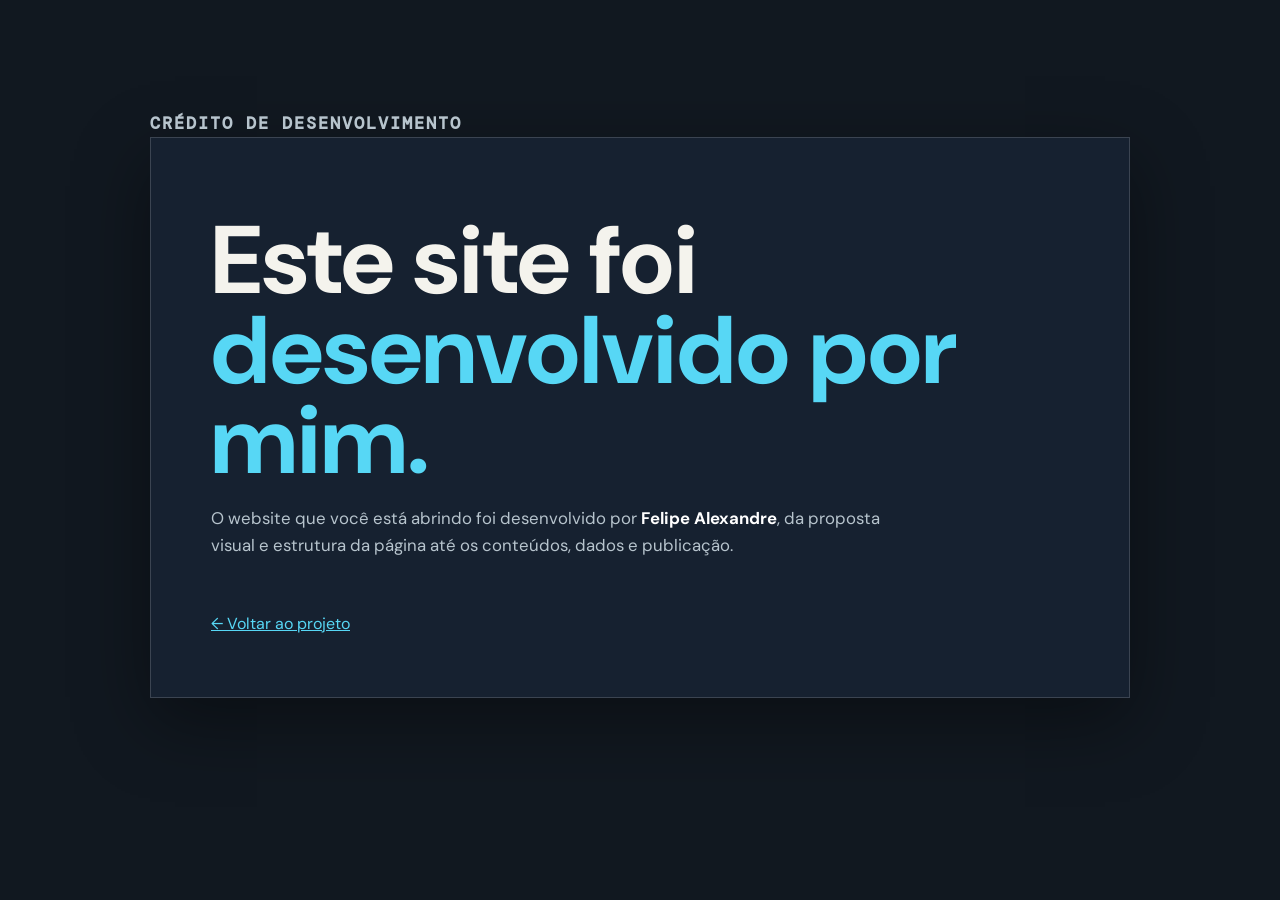
==== docs/site-development.html @ 2bab65e5 "Add site development credit page" ====
<!doctype html><html lang="pt-BR"><head><meta charset="utf-8"><meta name="viewport" content="width=device-width,initial-scale=1"><title>Sobre este site — AgonisingBasher</title><link rel="stylesheet" href="oot.css"><style>.note{min-height:100vh;padding:110px 0;background:#111820;color:#f4f3ed}.container{width:min(980px,calc(100% - 48px));margin:auto}.card{padding:clamp(28px,6vw,60px);border:1px solid #ffffff28;background:#162130;box-shadow:0 24px 70px #0006}.eyebrow{color:#57d7f5;font-size:.72rem;font-weight:800;letter-spacing:.12em}.note h1{font-size:clamp(3rem,8vw,6rem);line-height:.94;margin:18px 0}.note h1 span{color:#57d7f5}.note p{max-width:58ch;color:#b7c4cd;font-size:1.05rem}.note strong{color:#fff}.back{display:inline-block;margin-top:34px;color:#57d7f5}</style></head><body><main class="note"><div class="container"><p class="eyebrow">CRÉDITO DE DESENVOLVIMENTO</p><section class="card"><h1>Este site foi<br><span>desenvolvido por mim.</span></h1><p>O website que você está abrindo foi desenvolvido por <strong>Felipe Alexandre</strong>, da proposta visual e estrutura da página até os conteúdos, dados e publicação.</p><a class="back" href="index.html">← Voltar ao projeto</a></section></div></main></body></html>
---- docs/oot.css ----
@import url("https://fonts.googleapis.com/css2?family=DM+Mono:wght@400;500&family=DM+Sans:wght@400;500;600;700;800&display=swap");

:root {
  color-scheme: light;
  --ink: #17212a;
  --paper: #f2f6f7;
  --muted: #707c81;
  --line: #dae3e6;
  --cyan: #57d7f5;
  --green: #236d87;
  --mono: "DM Mono", "Courier New", monospace;
  --sans: "DM Sans", "Segoe UI", sans-serif;
}

* { box-sizing: border-box; }
html { scroll-behavior: smooth; scroll-padding-top: 76px; }
body { margin: 0; background: var(--paper); color: var(--ink); font-family: var(--sans); line-height: 1.65; }
a { color: inherit; }
a:focus-visible { outline: 3px solid #28bce5; outline-offset: 4px; }
img { max-width: 100%; }
h1, h2, h3, p { margin-top: 0; }
.container { width: min(1120px, calc(100% - 48px)); margin-inline: auto; }
.site-header { position: absolute; z-index: 2; top: 0; right: 0; left: 0; color: #f4f3ed; }
.header-inner, .main-nav, .brand { display: flex; align-items: center; }
.header-inner { min-height: 78px; justify-content: space-between; border-bottom: 1px solid #ffffff20; }
.brand { gap: 10px; color: inherit; font-size: .78rem; font-weight: 800; letter-spacing: .08em; text-decoration: none; }
.brand-mark { display: inline-flex; width: 34px; height: 34px; align-items: center; justify-content: center; border: 1px solid #ffffff62; border-radius: 50%; font-size: 1rem; letter-spacing: -.08em; }
.brand-mark span { color: var(--cyan); }
.brand-light { margin-left: 4px; color: #a8a99f; font-weight: 500; }
.main-nav { gap: 32px; font-size: .83rem; }
.main-nav a { color: #d0d0c9; text-decoration: none; transition: color .2s ease; }
.main-nav a:hover { color: var(--cyan); }
.main-nav .nav-contact { padding: 8px 13px; border: 1px solid #ffffff42; border-radius: 3px; color: #fff; }
.nav-contact span { margin-left: 6px; color: var(--cyan); }
.main-nav .language-toggle { min-width: 39px; padding: 6px 8px; border: 1px solid #57d7f588; border-radius: 3px; background: #57d7f510; color: var(--cyan); cursor: pointer; font: 500 .7rem var(--mono); transition: background .2s ease, color .2s ease; }
.main-nav .language-toggle:hover { background: var(--cyan); color: #10212a; }
.main-nav .language-toggle:focus-visible { outline: 2px solid var(--cyan); outline-offset: 3px; }
/* Os quatro idiomas ficam num grupo so: o nav da 32px entre itens, mas as opcoes
   entre si precisam de um vao proprio, senao o grupo inteiro parece um so botao. */
.language-switch { display: inline-flex; gap: 5px; }
.eyebrow { margin: 0; color: var(--cyan); font: 500 .7rem/1.6 var(--mono); letter-spacing: .09em; text-transform: uppercase; }
.eyebrow-dark { color: #247c98; }
h2 { margin: 10px 0 0; font-size: clamp(2.1rem, 4vw, 3.25rem); font-weight: 600; letter-spacing: -.06em; line-height: 1.1; }
.heading-period { color: #229ac0; }
.section-pad { padding: 105px 0; }
.section-intro { max-width: 345px; margin: 0 0 5px; color: var(--muted); font-size: .9rem; }
.button { display: inline-flex; min-height: 46px; align-items: center; justify-content: center; gap: 14px; padding: 10px 16px; border: 1px solid transparent; border-radius: 3px; font-size: .83rem; font-weight: 700; text-decoration: none; transition: transform .2s ease, background .2s ease; }
.button:hover { transform: translateY(-2px); }
.button-primary { background: var(--cyan); color: #10212a; }
.button-primary:hover { background: #86e8fa; }
.text-link { color: #d6d6ce; font-size: .82rem; text-decoration: none; }
.text-link span { margin-left: 5px; color: var(--cyan); }
.footer-brand { color: #f4f3ed; font-family: var(--sans); font-size: .68rem; }
.footer-brand .brand-mark { width: 29px; height: 29px; }

/* Ocarina of Time DSi page */
.oot-page { --oot-bg: #f4f1e8; --oot-paper: #fbf9f3; --oot-deep: #08140e; --oot-deep-2: #0d2016; --oot-moss: #173427; --oot-gold: #d3b26a; --oot-gold-soft: #ead9a8; --oot-cream: #f3ecdb; --oot-text: #314238; --oot-muted: #5c6b60; --oot-line: #d9ded2; background: var(--oot-bg); color: var(--oot-text); }
.oot-page .brand-mark span { color: var(--oot-gold); }
.oot-page .main-nav a:hover { color: var(--oot-gold); }
.oot-page .nav-contact span { color: var(--oot-gold); }
.oot-page .main-nav .language-toggle { border-color: #d3b26a88; background: #d3b26a10; color: var(--oot-gold); }
.oot-page .main-nav .language-toggle:hover { background: var(--oot-gold); color: #10211a; }
.oot-page .main-nav .language-toggle:focus-visible { outline-color: var(--oot-gold); }
.main-nav .language-toggle[aria-pressed="true"] { border-color: var(--oot-gold); background: var(--oot-gold); color: #10211a; }
.oot-page .button-primary { background: var(--oot-gold); color: #14200f; }
.oot-page .button-primary:hover { background: var(--oot-gold-soft); }
.oot-page .text-link { color: #d6d0bd; }
.oot-page .text-link span { color: var(--oot-gold); }
.oot-page h2 { color: #20342a; }
.oot-page .heading-period { color: var(--oot-gold); }
.oot-page .section-intro { color: var(--oot-muted); }
.oot-page .oot-section-heading { display: flex; align-items: end; justify-content: space-between; gap: 45px; margin-bottom: 44px; }
.oot-page .oot-section-heading .eyebrow { color: #7d6a36; }
.oot-hero { position: relative; overflow: hidden; padding: 146px 0 0; background: radial-gradient(ellipse at 77% 32%, #2d523a59, transparent 48%), linear-gradient(160deg, #0a1710, #07110c 62%); color: var(--oot-cream); }
.oot-hero-grid { position: absolute; inset: 0; background-image: linear-gradient(#d8b76a0e 1px, transparent 1px), linear-gradient(90deg, #d8b76a0e 1px, transparent 1px); background-size: 64px 64px; mask-image: radial-gradient(ellipse at 70% 40%, #000, transparent 74%); }
.oot-hero-inner { position: relative; z-index: 1; display: grid; grid-template-columns: 1.02fr .98fr; align-items: center; gap: 44px; padding-bottom: 52px; }
.oot-breadcrumb { display: inline-flex; align-items: center; gap: 8px; margin-bottom: 28px; color: #c2c6b4; font-size: .76rem; text-decoration: none; }
.oot-breadcrumb span:first-child { color: var(--oot-gold); }
.oot-breadcrumb:hover { color: #fff; }
.oot-eyebrow { color: var(--oot-gold); }
.oot-hero h1 { margin: 20px 0 20px; color: var(--oot-cream); font-size: clamp(3rem, 6.4vw, 5.4rem); font-weight: 600; letter-spacing: -.075em; line-height: .96; }
.oot-hero h1 small { display: block; margin-top: 13px; color: #c8c8b6; font-size: .215em; font-weight: 500; letter-spacing: .015em; }
.oot-period { color: var(--oot-gold); }
.oot-hero-description { max-width: 520px; margin-bottom: 28px; color: #b8c1b4; font-size: 1rem; }
.oot-hero-actions { display: flex; flex-wrap: wrap; align-items: center; gap: 22px; }
.oot-hero-note { display: flex; align-items: center; gap: 9px; margin: 29px 0 0; color: #94a294; font: .57rem/1.7 var(--mono); letter-spacing: .06em; }
.oot-hero-note > span:first-child { flex: 0 0 auto; color: var(--oot-gold); }
.oot-hero-art { position: relative; display: grid; min-height: 400px; place-items: center; }
.oot-art-orbit { position: absolute; width: 330px; height: 330px; border: 1px solid #d3b26a2e; border-radius: 50%; }
.oot-art-orbit-two { width: 430px; height: 430px; border-color: #f3ecdb12; }
.oot-art-compass { position: absolute; top: 14px; right: 30px; color: var(--oot-gold); font-size: 1.7rem; }
.oot-composition { position: relative; z-index: 1; display: flex; width: min(100%, 300px); flex-direction: column; gap: 9px; padding: 14px; border: 1px solid #d3b26a52; background: #08130de6; box-shadow: 0 30px 80px #0009; transform: rotate(-1.5deg); }
.oot-comp-screen { position: relative; display: grid; gap: 6px; padding: 12px; border: 1px solid #e7d29b3d; background: linear-gradient(135deg, #12291d, #0a1710); }
.oot-comp-top { align-content: center; aspect-ratio: 4 / 3; }
.oot-comp-bottom { background: #0b1a12; }
.oot-comp-label { color: var(--oot-gold); font: .49rem var(--mono); letter-spacing: .12em; }
.oot-comp-code { color: #9db3a3; font: .51rem var(--mono); letter-spacing: .03em; }
.oot-comp-room { color: #e7d29b; font: .54rem var(--mono); letter-spacing: .02em; }
.oot-comp-wire { height: 64px; margin: 8px 0; border: 1px solid #d3b26a26; background-image: linear-gradient(#d3b26a1f 1px, transparent 1px), linear-gradient(90deg, #d3b26a1f 1px, transparent 1px); background-size: 18px 18px; }
.oot-comp-bars { display: flex; height: 25px; align-items: end; gap: 4px; }
.oot-comp-bars i { flex: 1; height: 35%; background: #d3b26a59; }
.oot-comp-bars i:nth-child(2) { height: 62%; }
.oot-comp-bars i:nth-child(3) { height: 45%; }
.oot-comp-bars i:nth-child(4) { height: 78%; }
.oot-comp-bars i:nth-child(5) { height: 55%; }
.oot-comp-bars i:nth-child(6) { height: 90%; }
.oot-art-coordinate { position: absolute; bottom: 18px; left: 6px; color: #7f8f80; font: .54rem var(--mono); letter-spacing: .05em; }
.oot-hero-footer { position: relative; z-index: 1; display: flex; min-height: 64px; align-items: center; justify-content: space-between; gap: 16px; border-top: 1px solid #f3ecdb1f; color: #8b9a8c; font: .56rem var(--mono); letter-spacing: .08em; }
.oot-hero-footer a { color: #d6d0bd; text-decoration: none; }
.oot-hero-footer a span { margin-left: 7px; color: var(--oot-gold); }
.oot-intro { background: var(--oot-bg); }
.oot-intro-grid { display: grid; grid-template-columns: 1.04fr .96fr; align-items: start; gap: 58px; }
.oot-intro-copy p { color: #54655a; font-size: .9rem; }
.oot-intro-copy em { color: #2f4636; font-style: normal; font-weight: 600; }
.oot-fact-grid { display: grid; grid-template-columns: repeat(2, 1fr); gap: 1px; margin-top: 30px; border: 1px solid var(--oot-line); background: var(--oot-line); }
.oot-fact { display: flex; flex-direction: column; gap: 4px; padding: 17px; background: var(--oot-paper); }
.oot-fact-value { color: #2f4636; font: 500 1.75rem/1 var(--mono); letter-spacing: -.04em; }
.oot-fact-label { color: #7d6a36; font: .54rem var(--mono); letter-spacing: .08em; }
.oot-fact-note { color: #5c6b60; font-size: .68rem; }
.oot-capture { margin: 0; }
.oot-capture a { display: block; border: 1px solid #c9c4b3; background: #0b1711; }
.oot-capture img { display: block; width: 100%; height: auto; max-height: 560px; object-fit: contain; }
.oot-capture figcaption { display: grid; gap: 7px; padding: 13px 2px 0; color: #5c6b60; font-size: .7rem; }
.oot-capture-tag { color: #7d6a36; font: .54rem var(--mono); letter-spacing: .08em; }
.oot-concept { max-width: 940px; margin: 46px auto 0; }
.oot-concept img { display: block; width: 100%; height: auto; border: 1px solid #7d6a3640; }
.oot-concept figcaption { display: grid; gap: 6px; padding: 12px 2px 0; color: #5c6b60; font-size: .7rem; }
.oot-concept-tag { color: #74622f; font: .54rem var(--mono); letter-spacing: .08em; }
.oot-concept-dark img { border-color: #d3b26a40; }
.oot-challenge .oot-concept figcaption { color: #a5b3a6; }
.oot-challenge .oot-concept-tag { color: var(--oot-gold); }
.oot-challenge { background: var(--oot-deep-2); color: var(--oot-cream); }
.oot-challenge .eyebrow, .oot-gallery .eyebrow, .oot-next .eyebrow { color: var(--oot-gold); }
.oot-challenge h2, .oot-gallery h2, .oot-next h2 { color: var(--oot-cream); }
.oot-challenge .section-intro, .oot-gallery .section-intro, .oot-next .section-intro { color: #a5b3a6; }
.oot-challenge-grid { display: grid; grid-template-columns: repeat(3, minmax(0, 1fr)); gap: 14px; }
.oot-challenge-card { padding: 24px; border: 1px solid #d3b26a26; background: #0f2419; }
.oot-card-number { color: var(--oot-gold); font: .6rem var(--mono); letter-spacing: .08em; }
.oot-challenge-card h3 { margin: 30px 0 8px; color: var(--oot-cream); font-size: 1.1rem; font-weight: 600; letter-spacing: -.03em; }
.oot-challenge-card p { margin: 0; color: #a9b6aa; font-size: .8rem; }
.oot-caveat { margin: 28px 0 0; padding: 16px 19px; border-left: 3px solid var(--oot-gold); background: #f0ead9; color: #5b6a5f; font-size: .8rem; }
.oot-caveat strong { color: #2f4636; }
.oot-challenge .oot-caveat { background: #0b1a12; color: #b7c2b6; }
.oot-challenge .oot-caveat strong { color: var(--oot-gold-soft); }
.oot-state { background: var(--oot-paper); }
.oot-state-grid { display: grid; grid-template-columns: repeat(3, minmax(0, 1fr)); gap: 14px; }
.oot-state-column { padding: 22px; border: 1px solid var(--oot-line); background: #f7f4ec; }
.oot-state-done { border-top: 3px solid #4f7a4d; }
.oot-state-partial { border-top: 3px solid #b58a3e; }
.oot-state-missing { border-top: 3px solid #9a7a72; }
.oot-state-heading { display: flex; align-items: center; gap: 9px; }
.oot-state-dot { width: 7px; height: 7px; flex: 0 0 7px; border-radius: 50%; background: #4f7a4d; }
.oot-state-partial .oot-state-dot { background: #b58a3e; }
.oot-state-missing .oot-state-dot { background: #9a7a72; }
.oot-state-column h3 { margin: 0; color: #2f4636; font-size: .97rem; font-weight: 600; letter-spacing: -.02em; }
.oot-state-column ul { display: grid; gap: 8px; margin: 16px 0 0; padding-left: 17px; color: #5f6e63; font-size: .77rem; }
.oot-state-column li::marker { color: #a8986b; }
.oot-state-note { margin: 22px 0 0; color: #5c6b60; font-size: .73rem; }
.oot-fronts { background: #e9eee4; }
.oot-fronts-grid { display: grid; grid-template-columns: repeat(2, minmax(0, 1fr)); gap: 18px; }
.oot-front-card { padding: 28px; border: 1px solid #cfd8c9; background: #f8faf4; }
.oot-front-tag { display: inline-block; padding: 4px 8px; border: 1px solid #d3b26a66; color: #7d6a36; font: .53rem var(--mono); letter-spacing: .04em; }
.oot-front-card h3 { margin: 20px 0 8px; color: #24382c; font-size: 1.35rem; font-weight: 600; letter-spacing: -.04em; }
.oot-front-card p { color: #65746a; font-size: .82rem; }
.oot-front-card ul { display: grid; gap: 7px; margin: 16px 0 0; padding-left: 17px; color: #55655a; font-size: .77rem; }
.oot-origins { margin-top: 44px; }
.oot-origins h3, .oot-subheading { margin: 0 0 10px; color: #24382c; font-size: 1.1rem; font-weight: 600; letter-spacing: -.03em; }
.oot-subheading { margin-top: 36px; }
.oot-table-wrap { overflow-x: auto; margin-top: 14px; border: 1px solid var(--oot-line); background: var(--oot-paper); }
.oot-table-wrap:focus-visible { outline: 3px solid #28bce5; outline-offset: 3px; }
.oot-table-hint { display: none; margin: 0 0 8px; color: #5c6b60; font: .66rem var(--mono); letter-spacing: .02em; }
.oot-table { width: 100%; min-width: 640px; border-collapse: collapse; font-size: .75rem; }
.oot-table caption { padding: 12px 14px; color: #5c6b60; font-size: .66rem; text-align: left; }
.oot-table th, .oot-table td { padding: 12px 14px; border-top: 1px solid var(--oot-line); text-align: left; vertical-align: top; }
.oot-table thead th { background: #ece8db; color: #5b5235; font: .54rem var(--mono); letter-spacing: .07em; text-transform: uppercase; }
.oot-table tbody th { color: #2f4636; font-weight: 600; }
.oot-table tbody tr:nth-child(even) { background: #f6f3ea; }
.oot-table code { color: #4c5f43; font: .72rem var(--mono); }
.oot-small-note { margin: 18px 0 0; color: #5c6b60; font-size: .72rem; }
.oot-small-note a { color: #5c6f3b; }
.oot-studies { background: var(--oot-bg); }
.oot-studies-list { display: grid; gap: 10px; }
.oot-study { border: 1px solid var(--oot-line); background: var(--oot-paper); }
.oot-study summary { display: flex; align-items: center; gap: 16px; padding: 18px 20px; color: #24382c; cursor: pointer; font-size: .9rem; font-weight: 600; list-style: none; }
.oot-study summary::-webkit-details-marker { display: none; }
.oot-study summary::after { margin-left: auto; color: #7d6a36; content: "+"; font: 1rem var(--mono); }
.oot-study[open] summary::after { content: "−"; }
.oot-study summary:focus-visible { outline: 3px solid #28bce5; outline-offset: -3px; }
.oot-study-id { color: #7d6a36; font: .54rem var(--mono); letter-spacing: .05em; white-space: nowrap; }
.oot-study-grid { display: grid; grid-template-columns: 130px 1fr; margin: 0; padding: 2px 20px 20px; }
.oot-study-grid dt { padding: 10px 0; border-top: 1px solid #e6e2d6; color: #7d6a36; font: .54rem var(--mono); letter-spacing: .08em; text-transform: uppercase; }
.oot-study-grid dd { margin: 0; padding: 10px 0 10px 16px; border-top: 1px solid #e6e2d6; color: #56665b; font-size: .78rem; }
.oot-gallery { background: var(--oot-deep); color: var(--oot-cream); }
.oot-gallery-grid { display: grid; grid-template-columns: repeat(3, minmax(0, 1fr)); gap: 16px; }
.oot-gallery-wide { grid-column: 1 / -1; }
.oot-gallery-item { margin: 0; padding: 10px; border: 1px solid #d3b26a24; background: #0b1a12; }
.oot-gallery-item a { display: block; background: #050c08; }
.oot-gallery-item img { display: block; width: 100%; height: 230px; object-fit: contain; }
.oot-gallery-wide img { height: min(64vw, 520px); }
.oot-gallery-item figcaption { display: grid; gap: 6px; padding: 11px 4px 3px; color: #9caa9d; font-size: .7rem; }
.oot-gallery-tag { color: var(--oot-gold); font: .51rem var(--mono); letter-spacing: .07em; }
.oot-gallery-tag span { color: #e19a7e; }
.oot-gallery .oot-small-note { color: #8b9a8c; }
.oot-gallery .oot-small-note a { color: var(--oot-gold); }
.oot-performance { background: var(--oot-paper); }
.oot-table-intro { max-width: 680px; margin: 0 0 4px; color: #5c6b60; font-size: .78rem; }
.oot-performance .oot-table-wrap { margin-top: 10px; }
.oot-history { background: #eef1e8; }
.oot-timeline { position: relative; display: grid; margin: 0; padding: 0; border-left: 1px solid #c9d0c2; list-style: none; }
.oot-timeline li { position: relative; display: grid; grid-template-columns: 92px 74px 1fr auto; align-items: start; gap: 14px; padding: 14px 0 14px 20px; border-bottom: 1px solid #d8ded1; }
.oot-timeline li::before { position: absolute; top: 22px; left: -4px; width: 7px; height: 7px; border-radius: 50%; background: #7d8a76; content: ""; }
.oot-timeline-retraction::before { background: #b58a3e; box-shadow: 0 0 0 3px #b58a3e22; }
.oot-timeline-date, .oot-timeline-id, .oot-timeline-state { color: #5c6b60; font: .54rem var(--mono); letter-spacing: .04em; }
.oot-timeline-id { color: #7d6a36; }
.oot-timeline-state { padding: 3px 6px; border: 1px solid #cbd2c5; color: #526456; }
.oot-timeline li div { display: grid; gap: 3px; }
.oot-timeline strong { color: #2f4636; font-size: .81rem; font-weight: 600; }
.oot-timeline li div span { color: #5c6b60; font-size: .73rem; }
.oot-retractions { margin-top: 52px; }
.oot-retractions h3 { margin: 0 0 8px; color: #24382c; font-size: 1.16rem; font-weight: 600; letter-spacing: -.03em; }
.oot-retraction-grid { display: grid; grid-template-columns: repeat(3, minmax(0, 1fr)); gap: 12px; margin-top: 16px; }
.oot-retraction-card { padding: 15px; border: 1px solid #d5dbcf; background: #f8faf4; }
.oot-retraction-card .oot-gallery-tag { color: #7d6a36; }
.oot-retraction-card p { margin: 8px 0 0; color: #5f6e63; font-size: .72rem; }
.oot-retraction-card p strong { color: #7d6a36; font: .55rem var(--mono); letter-spacing: .06em; text-transform: uppercase; }
.oot-next { background: var(--oot-deep-2); color: var(--oot-cream); }
.oot-next-list { display: grid; grid-template-columns: repeat(2, minmax(0, 1fr)); column-gap: 30px; margin: 0; padding: 0; border-top: 1px solid #d3b26a24; list-style: none; }
.oot-next-list li { position: relative; padding: 15px 0 15px 28px; border-bottom: 1px solid #d3b26a24; color: #b7c2b6; font-size: .79rem; }
.oot-next-list li::before { position: absolute; top: 15px; left: 2px; color: var(--oot-gold); content: "↗"; font-size: .7rem; }
.oot-credits { background: var(--oot-bg); }
.oot-credits-notes { display: grid; grid-template-columns: 1fr 1fr; gap: 20px; margin-top: 24px; }
.oot-credits-notes p { margin: 0; padding-left: 13px; border-left: 2px solid var(--oot-gold); color: #5c6b60; font-size: .72rem; }
.oot-contact { display: flex; align-items: center; justify-content: space-between; gap: 24px; margin-top: 40px; padding: 26px; border: 1px solid #cfd8c9; background: #f8faf4; }
.oot-contact h3 { margin: 0 0 6px; color: #24382c; font-size: 1.15rem; font-weight: 600; letter-spacing: -.03em; }
.oot-contact p { max-width: 600px; margin: 0; color: #5c6b60; font-size: .8rem; }
.oot-contact-actions { display: flex; flex: 0 0 auto; flex-wrap: wrap; align-items: center; gap: 18px; }
.oot-contact .text-link { color: #4c5f43; }
.oot-contact .text-link span { color: #7d6a36; }
.oot-page-footer { padding: 26px 0; background: #07110c; color: #9aa79b; }
.oot-page-footer .container { display: flex; flex-wrap: wrap; align-items: center; justify-content: space-between; gap: 16px; }
.oot-page-footer a { color: var(--oot-gold); font-size: .7rem; text-decoration: none; }
.oot-page-footer .footer-brand { color: #f3ecdb; font-family: var(--sans); font-size: .66rem; }
.oot-page-footer .footer-brand .brand-mark span { color: var(--oot-gold); }
.oot-page-footer span { font: .55rem var(--mono); letter-spacing: .05em; }

@media (max-width: 980px) {
  .oot-hero-inner { grid-template-columns: 1fr .86fr; gap: 28px; }
  .oot-hero-art { min-height: 350px; }
  .oot-composition { width: min(100%, 260px); }
  .oot-state-grid { grid-template-columns: repeat(2, minmax(0, 1fr)); }
  .oot-retraction-grid { grid-template-columns: repeat(2, minmax(0, 1fr)); }
  .oot-gallery-grid { grid-template-columns: repeat(2, minmax(0, 1fr)); }
  .oot-gallery-wide { grid-column: 1 / -1; }
}

@media (max-width: 800px) {
  .oot-hero { padding-top: 126px; }
  .oot-hero-inner { grid-template-columns: 1fr; gap: 34px; }
  .oot-hero-art { min-height: 330px; }
  .oot-intro-grid { grid-template-columns: 1fr; gap: 30px; }
  .oot-capture { max-width: 360px; }
  .oot-challenge-grid { grid-template-columns: 1fr; }
  .oot-challenge-card h3 { margin-top: 18px; }
  .oot-state-grid { grid-template-columns: 1fr; }
  .oot-fronts-grid { grid-template-columns: 1fr; }
  .oot-study-grid { grid-template-columns: 1fr; }
  .oot-study-grid dt { padding-bottom: 2px; }
  .oot-study-grid dd { padding-top: 2px; padding-left: 0; border-top: 0; }
  .oot-gallery-grid { grid-template-columns: repeat(2, minmax(0, 1fr)); }
  .oot-timeline li { grid-template-columns: 78px 1fr; gap: 5px 12px; }
  .oot-timeline-date { grid-column: 1; grid-row: 1; }
  .oot-timeline-id { grid-column: 1; grid-row: 2; }
  .oot-timeline li div { grid-column: 2; grid-row: 1 / span 2; }
  .oot-timeline-state { grid-column: 2; grid-row: 3; justify-self: start; }
  .oot-next-list { grid-template-columns: 1fr; }
}

@media (max-width: 620px) {
  html { scroll-padding-top: 20px; }
  .container { width: min(100% - 36px, 460px); }
  .header-inner { min-height: 68px; flex-wrap: wrap; gap: 7px; padding: 10px 0; }
  .brand { gap: 7px; font-size: .66rem; }
  .brand-mark { width: 30px; height: 30px; }
  .main-nav { width: 100%; justify-content: space-between; gap: 6px; font-size: .7rem; }
  /* Quatro idiomas no nav: em 320px a linha nao cabe e o flex espreme os rotulos.
     Melhor a linha inteira descer do que o texto quebrar dentro do link. */
  .main-nav { flex-wrap: wrap; row-gap: 10px; justify-content: flex-start; }
  .main-nav a { white-space: nowrap; }
  .language-switch { gap: 3px; }
  .main-nav .nav-contact { padding: 5px 8px; }
  .main-nav .language-toggle { min-width: 34px; padding-inline: 5px; }
  .section-pad { padding: 73px 0; }
  .section-intro { margin-top: 13px; }
  .oot-hero { padding-top: 118px; }
  .oot-hero h1 { font-size: clamp(2.85rem, 12.5vw, 4.1rem); }
  .oot-hero-description { max-width: 380px; font-size: .92rem; }
  .oot-hero-note { font-size: .51rem; }
  .oot-hero-art { min-height: 305px; }
  .oot-art-orbit { width: 240px; height: 240px; }
  .oot-art-orbit-two { width: 300px; height: 300px; }
  .oot-composition { width: min(100%, 250px); }
  .oot-art-compass { top: 4px; right: 9px; }
  .oot-art-coordinate { bottom: 8px; left: 2px; }
  .oot-hero-footer { min-height: 56px; align-items: flex-start; flex-direction: column; justify-content: center; gap: 3px; padding: 9px 0; font-size: .49rem; }
  .oot-page .oot-section-heading { display: block; margin-bottom: 28px; }
  .oot-page .oot-section-heading .section-intro { margin-top: 13px; }
  .oot-fact { padding: 14px; }
  .oot-fact-value { font-size: 1.45rem; }
  .oot-capture { max-width: none; }
  .oot-concept { margin-top: 34px; }
  .oot-gallery-grid { grid-template-columns: 1fr; }
  .oot-gallery-wide img { height: auto; max-height: 460px; }
  .oot-gallery-item img { height: auto; max-height: 300px; }
  .oot-table-hint { display: block; }
  .oot-retraction-grid { grid-template-columns: 1fr; }
  .oot-credits-notes { grid-template-columns: 1fr; }
  .oot-contact { align-items: flex-start; flex-direction: column; }
  .oot-contact-actions { align-items: flex-start; flex-direction: column; gap: 12px; }
  .oot-study summary { flex-wrap: wrap; gap: 6px 12px; }
  .oot-study-grid { padding-inline: 16px; }
  .oot-next-list li { font-size: .76rem; }
  .oot-page-footer .container { align-items: flex-start; flex-direction: column; gap: 12px; }
}

@media (max-width: 370px) {
  .container { width: calc(100% - 28px); }
  .brand { font-size: .59rem; }
  .oot-hero-actions { align-items: flex-start; flex-direction: column; gap: 14px; }
  .oot-fact-grid { grid-template-columns: 1fr; }
  .oot-timeline li { padding-left: 14px; }
}

@media (prefers-reduced-motion: reduce) {
  html { scroll-behavior: auto; }
  *, *::before, *::after { animation-duration: .01ms !important; animation-iteration-count: 1 !important; scroll-behavior: auto !important; transition-duration: .01ms !important; }
}
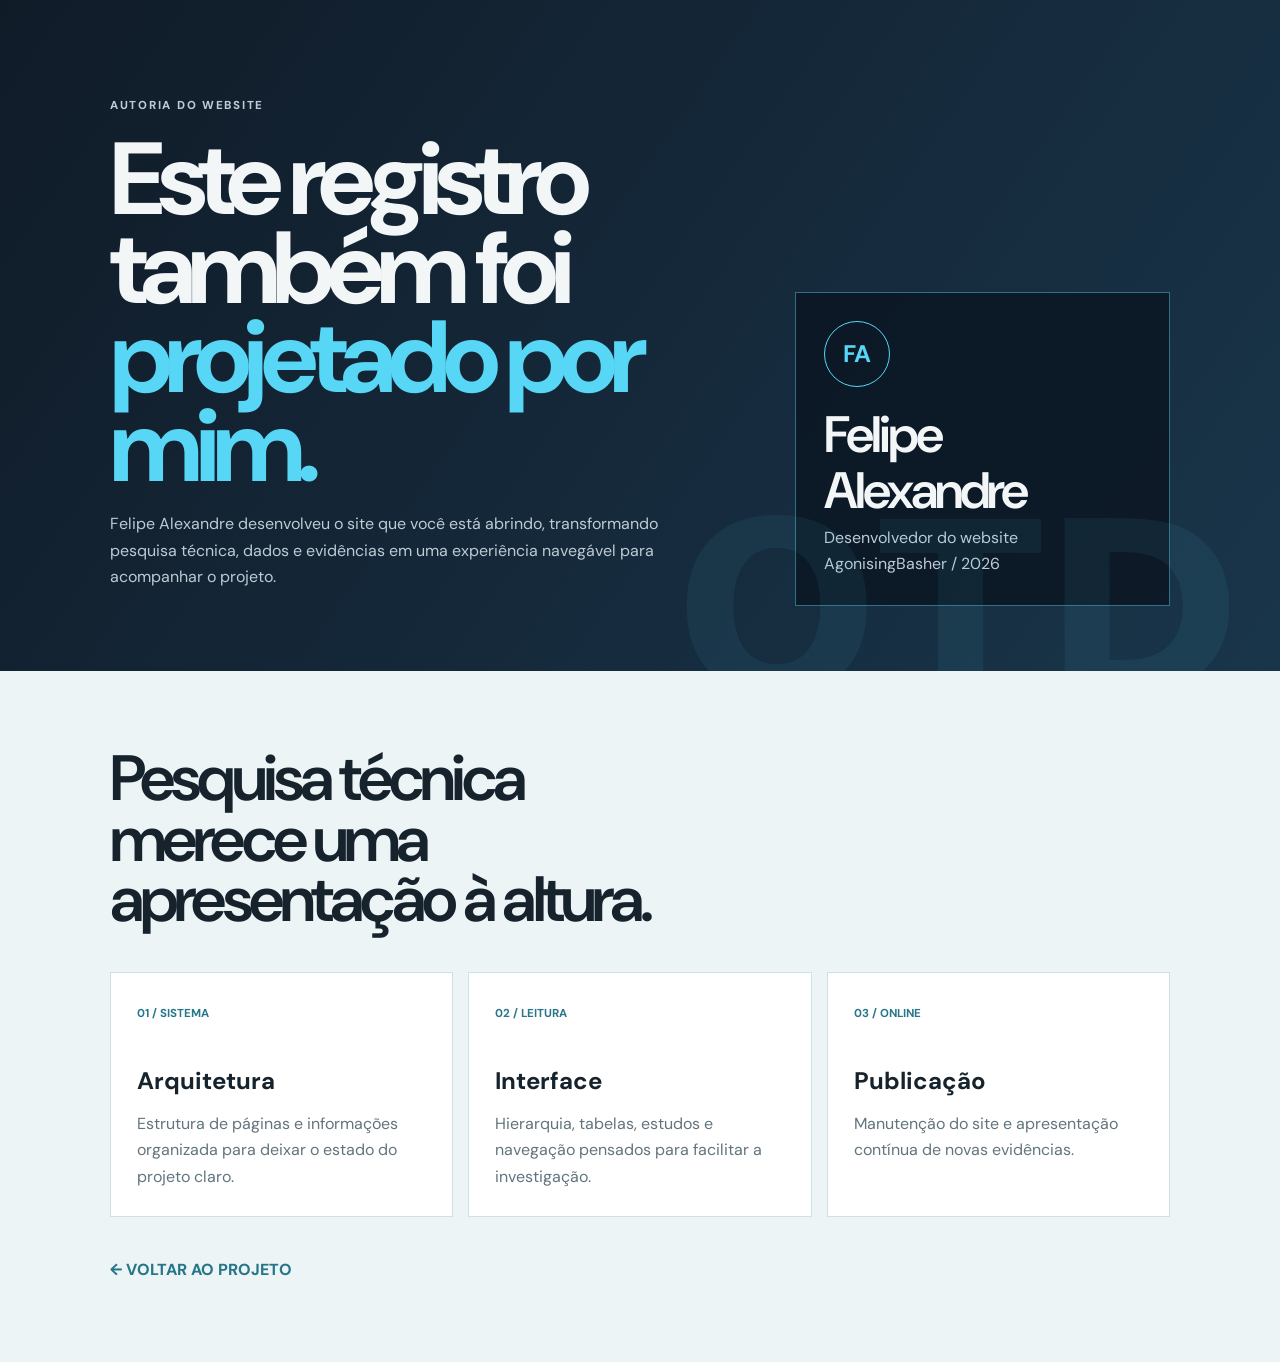
==== commit fa063c1f: "Expand website authorship presentation" ====
--- a/docs/site-development.html
+++ b/docs/site-development.html
@@ -1 +1 @@
-<!doctype html><html lang="pt-BR"><head><meta charset="utf-8"><meta name="viewport" content="width=device-width,initial-scale=1"><title>Sobre este site — AgonisingBasher</title><link rel="stylesheet" href="oot.css"><style>.note{min-height:100vh;padding:110px 0;background:#111820;color:#f4f3ed}.container{width:min(980px,calc(100% - 48px));margin:auto}.card{padding:clamp(28px,6vw,60px);border:1px solid #ffffff28;background:#162130;box-shadow:0 24px 70px #0006}.eyebrow{color:#57d7f5;font-size:.72rem;font-weight:800;letter-spacing:.12em}.note h1{font-size:clamp(3rem,8vw,6rem);line-height:.94;margin:18px 0}.note h1 span{color:#57d7f5}.note p{max-width:58ch;color:#b7c4cd;font-size:1.05rem}.note strong{color:#fff}.back{display:inline-block;margin-top:34px;color:#57d7f5}</style></head><body><main class="note"><div class="container"><p class="eyebrow">CRÉDITO DE DESENVOLVIMENTO</p><section class="card"><h1>Este site foi<br><span>desenvolvido por mim.</span></h1><p>O website que você está abrindo foi desenvolvido por <strong>Felipe Alexandre</strong>, da proposta visual e estrutura da página até os conteúdos, dados e publicação.</p><a class="back" href="index.html">← Voltar ao projeto</a></section></div></main></body></html>
+<!doctype html><html lang="pt-BR"><head><meta charset="utf-8"><meta name="viewport" content="width=device-width,initial-scale=1"><title>Desenvolvido por Felipe Alexandre</title><link rel="stylesheet" href="oot.css"><style>body{margin:0;background:#101820;color:#f2f6f7;font-family:var(--sans,system-ui)}.wrap{width:min(1060px,calc(100% - 48px));margin:auto}.hero{padding:96px 0 65px;background:linear-gradient(125deg,#101b28,#19354a);position:relative;overflow:hidden}.hero:after{content:"OTD";position:absolute;right:3%;bottom:-60px;color:#57d7f512;font:900 15rem/1 system-ui}.grid{position:relative;display:grid;grid-template-columns:1.25fr .75fr;gap:60px;align-items:end}.tag{color:#57d7f5;font-size:.72rem;font-weight:800;letter-spacing:.15em}.hero h1{font-size:clamp(3.4rem,8vw,7rem);line-height:.87;letter-spacing:-.07em;margin:20px 0}.hero h1 span{color:#57d7f5}.hero p{max-width:55ch;color:#bdcbd5}.seal{padding:28px;border:1px solid #57d7f575;background:#0b1623d9}.seal b{display:grid;place-items:center;width:66px;height:66px;border:1px solid #57d7f5;border-radius:50%;color:#57d7f5;font-size:1.5rem}.seal h2{margin:20px 0 5px}.seal p{margin:0}.body{padding:78px 0;background:#edf4f5;color:#16232d}.body h2{max-width:13ch;font-size:clamp(2.3rem,5vw,4.5rem);line-height:.94;margin:0}.cards{display:grid;grid-template-columns:repeat(3,1fr);gap:15px;margin-top:42px}.card{padding:26px;background:#fff;border:1px solid #d1e0e3}.card b{color:#27768a;font-size:.72rem}.card h3{font-size:1.5rem;margin:36px 0 10px}.card p{margin:0;color:#62747d}.back{display:inline-block;margin-top:40px;color:#27768a;font-weight:800;text-decoration:none}@media(max-width:720px){.grid,.cards{grid-template-columns:1fr}}</style></head><body><section class="hero"><div class="wrap grid"><div><p class="tag">AUTORIA DO WEBSITE</p><h1>Este registro também foi <span>projetado por mim.</span></h1><p>Felipe Alexandre desenvolveu o site que você está abrindo, transformando pesquisa técnica, dados e evidências em uma experiência navegável para acompanhar o projeto.</p></div><aside class="seal"><b>FA</b><h2>Felipe Alexandre</h2><p>Desenvolvedor do website<br>AgonisingBasher / 2026</p></aside></div></section><main class="body"><div class="wrap"><h2>Pesquisa técnica merece uma apresentação à altura.</h2><div class="cards"><article class="card"><b>01 / SISTEMA</b><h3>Arquitetura</h3><p>Estrutura de páginas e informações organizada para deixar o estado do projeto claro.</p></article><article class="card"><b>02 / LEITURA</b><h3>Interface</h3><p>Hierarquia, tabelas, estudos e navegação pensados para facilitar a investigação.</p></article><article class="card"><b>03 / ONLINE</b><h3>Publicação</h3><p>Manutenção do site e apresentação contínua de novas evidências.</p></article></div><a class="back" href="index.html">← VOLTAR AO PROJETO</a></div></main></body></html>
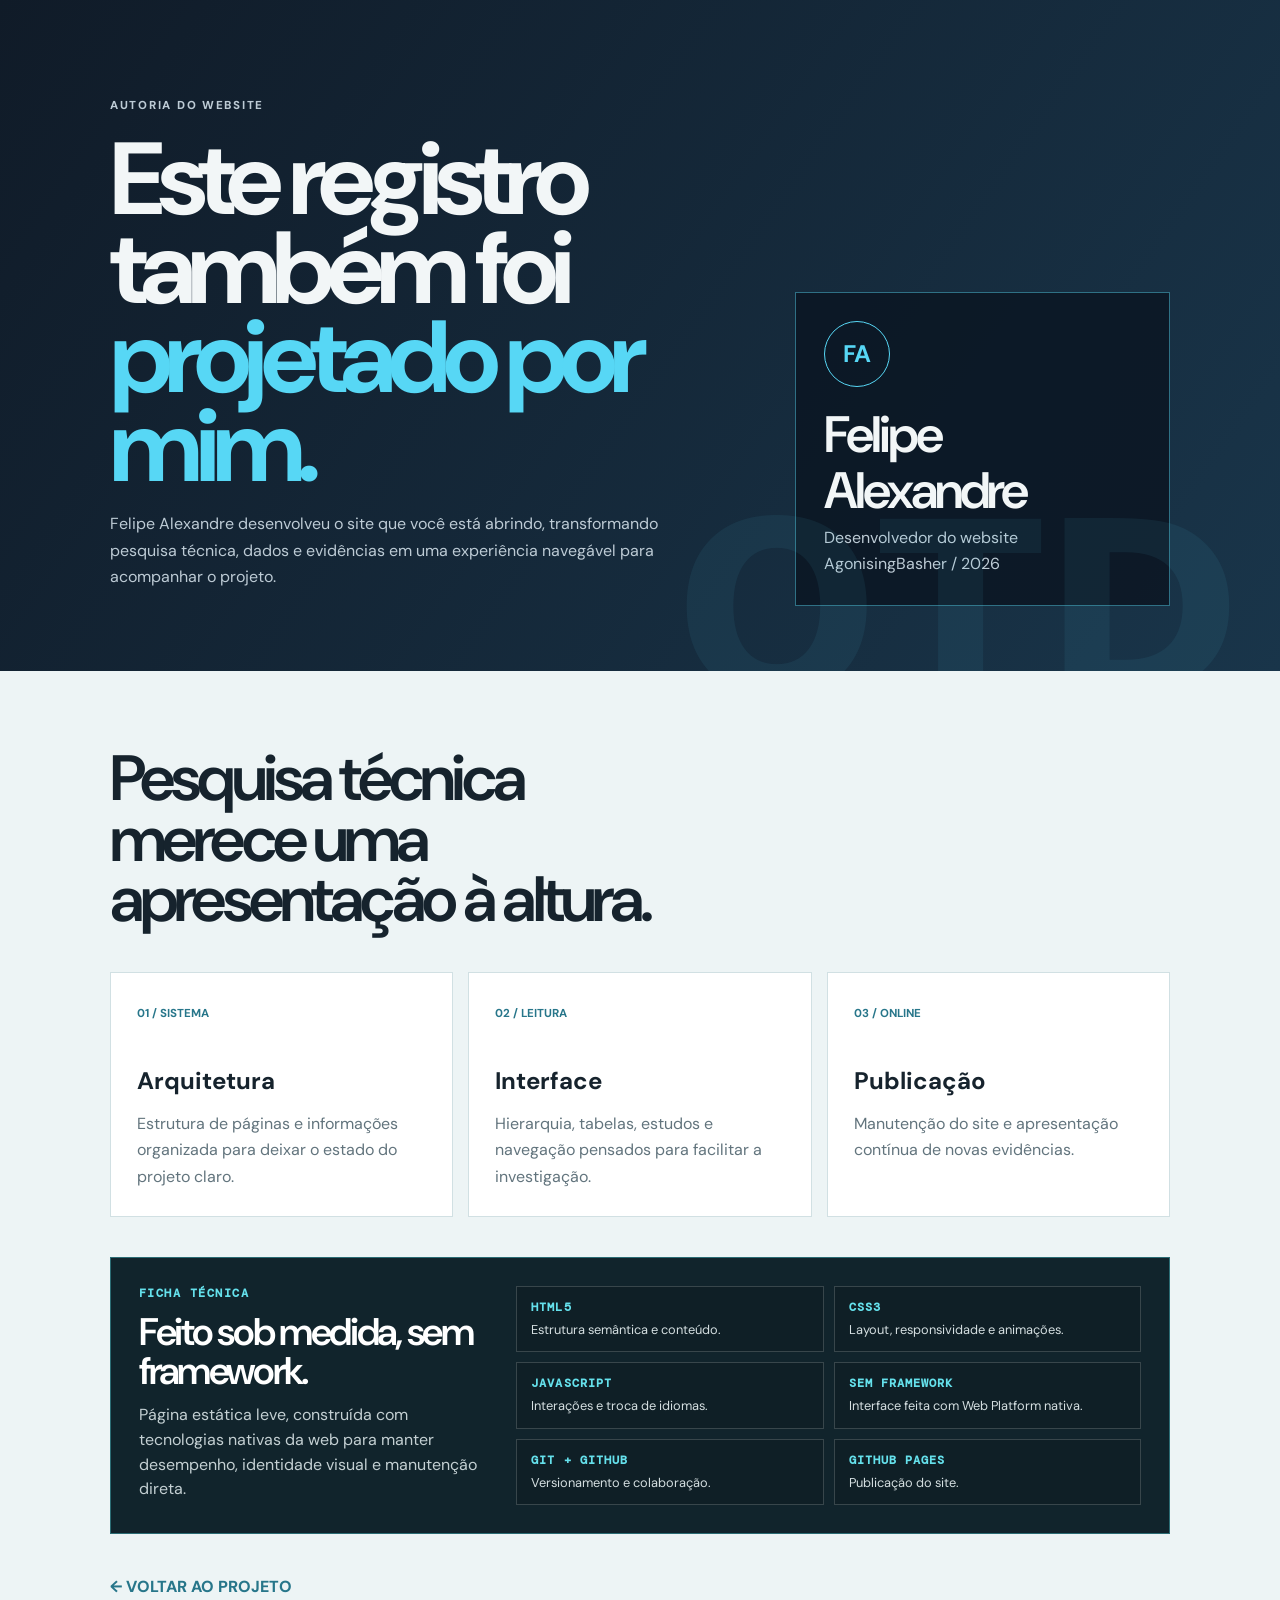
==== commit 52b26927: "Aprimora pagina tecnica e rodape" ====
--- a/docs/site-development.html
+++ b/docs/site-development.html
@@ -1 +1 @@
-<!doctype html><html lang="pt-BR"><head><meta charset="utf-8"><meta name="viewport" content="width=device-width,initial-scale=1"><title>Desenvolvido por Felipe Alexandre</title><link rel="stylesheet" href="oot.css"><style>body{margin:0;background:#101820;color:#f2f6f7;font-family:var(--sans,system-ui)}.wrap{width:min(1060px,calc(100% - 48px));margin:auto}.hero{padding:96px 0 65px;background:linear-gradient(125deg,#101b28,#19354a);position:relative;overflow:hidden}.hero:after{content:"OTD";position:absolute;right:3%;bottom:-60px;color:#57d7f512;font:900 15rem/1 system-ui}.grid{position:relative;display:grid;grid-template-columns:1.25fr .75fr;gap:60px;align-items:end}.tag{color:#57d7f5;font-size:.72rem;font-weight:800;letter-spacing:.15em}.hero h1{font-size:clamp(3.4rem,8vw,7rem);line-height:.87;letter-spacing:-.07em;margin:20px 0}.hero h1 span{color:#57d7f5}.hero p{max-width:55ch;color:#bdcbd5}.seal{padding:28px;border:1px solid #57d7f575;background:#0b1623d9}.seal b{display:grid;place-items:center;width:66px;height:66px;border:1px solid #57d7f5;border-radius:50%;color:#57d7f5;font-size:1.5rem}.seal h2{margin:20px 0 5px}.seal p{margin:0}.body{padding:78px 0;background:#edf4f5;color:#16232d}.body h2{max-width:13ch;font-size:clamp(2.3rem,5vw,4.5rem);line-height:.94;margin:0}.cards{display:grid;grid-template-columns:repeat(3,1fr);gap:15px;margin-top:42px}.card{padding:26px;background:#fff;border:1px solid #d1e0e3}.card b{color:#27768a;font-size:.72rem}.card h3{font-size:1.5rem;margin:36px 0 10px}.card p{margin:0;color:#62747d}.back{display:inline-block;margin-top:40px;color:#27768a;font-weight:800;text-decoration:none}@media(max-width:720px){.grid,.cards{grid-template-columns:1fr}}</style></head><body><section class="hero"><div class="wrap grid"><div><p class="tag">AUTORIA DO WEBSITE</p><h1>Este registro também foi <span>projetado por mim.</span></h1><p>Felipe Alexandre desenvolveu o site que você está abrindo, transformando pesquisa técnica, dados e evidências em uma experiência navegável para acompanhar o projeto.</p></div><aside class="seal"><b>FA</b><h2>Felipe Alexandre</h2><p>Desenvolvedor do website<br>AgonisingBasher / 2026</p></aside></div></section><main class="body"><div class="wrap"><h2>Pesquisa técnica merece uma apresentação à altura.</h2><div class="cards"><article class="card"><b>01 / SISTEMA</b><h3>Arquitetura</h3><p>Estrutura de páginas e informações organizada para deixar o estado do projeto claro.</p></article><article class="card"><b>02 / LEITURA</b><h3>Interface</h3><p>Hierarquia, tabelas, estudos e navegação pensados para facilitar a investigação.</p></article><article class="card"><b>03 / ONLINE</b><h3>Publicação</h3><p>Manutenção do site e apresentação contínua de novas evidências.</p></article></div><a class="back" href="index.html">← VOLTAR AO PROJETO</a></div></main></body></html>
+<!doctype html><html lang="pt-BR"><head><meta charset="utf-8"><meta name="viewport" content="width=device-width,initial-scale=1"><title>Desenvolvido por Felipe Alexandre</title><link rel="stylesheet" href="oot.css"><style>body{margin:0;background:#101820;color:#f2f6f7;font-family:var(--sans,system-ui)}.wrap{width:min(1060px,calc(100% - 48px));margin:auto}.hero{padding:96px 0 65px;background:linear-gradient(125deg,#101b28,#19354a);position:relative;overflow:hidden}.hero:after{content:"OTD";position:absolute;right:3%;bottom:-60px;color:#57d7f512;font:900 15rem/1 system-ui}.grid{position:relative;display:grid;grid-template-columns:1.25fr .75fr;gap:60px;align-items:end}.tag{color:#57d7f5;font-size:.72rem;font-weight:800;letter-spacing:.15em}.hero h1{font-size:clamp(3.4rem,8vw,7rem);line-height:.87;letter-spacing:-.07em;margin:20px 0}.hero h1 span{color:#57d7f5}.hero p{max-width:55ch;color:#bdcbd5}.seal{padding:28px;border:1px solid #57d7f575;background:#0b1623d9}.seal b{display:grid;place-items:center;width:66px;height:66px;border:1px solid #57d7f5;border-radius:50%;color:#57d7f5;font-size:1.5rem}.seal h2{margin:20px 0 5px}.seal p{margin:0}.body{padding:78px 0;background:#edf4f5;color:#16232d}.body h2{max-width:13ch;font-size:clamp(2.3rem,5vw,4.5rem);line-height:.94;margin:0}.cards{display:grid;grid-template-columns:repeat(3,1fr);gap:15px;margin-top:42px}.card{padding:26px;background:#fff;border:1px solid #d1e0e3}.card b{color:#27768a;font-size:.72rem}.card h3{font-size:1.5rem;margin:36px 0 10px}.card p{margin:0;color:#62747d}.back{display:inline-block;margin-top:40px;color:#27768a;font-weight:800;text-decoration:none}@media(max-width:720px){.grid,.cards{grid-template-columns:1fr}}</style><style>.tech{display:grid;grid-template-columns:.72fr 1.28fr;gap:26px;margin:40px 0 0;padding:28px;border:1px solid #53d8e066;background:#11242c;color:#f4f3ed}.tech-label{margin:0 0 12px;color:#65e1ec;font:600 .72rem var(--mono,monospace);letter-spacing:.13em}.tech h2{margin:0;color:#fff;font-size:clamp(1.65rem,3vw,2.5rem);line-height:1}.tech-copy{margin:13px 0 0;color:#c4d0d3;line-height:1.55}.tech-grid{display:grid;grid-template-columns:repeat(2,minmax(0,1fr));gap:10px}.tech-item{padding:13px 14px;border:1px solid #ffffff2c;background:#00000024}.tech-item b{display:block;color:#65e1ec;font:600 .72rem var(--mono,monospace);letter-spacing:.09em}.tech-item span{display:block;margin-top:6px;color:#d5dfe1;font-size:.8rem;line-height:1.35}@media(max-width:700px){.tech,.tech-grid{grid-template-columns:1fr}}</style></head><body><section class="hero"><div class="wrap grid"><div><p class="tag">AUTORIA DO WEBSITE</p><h1>Este registro também foi <span>projetado por mim.</span></h1><p>Felipe Alexandre desenvolveu o site que você está abrindo, transformando pesquisa técnica, dados e evidências em uma experiência navegável para acompanhar o projeto.</p></div><aside class="seal"><b>FA</b><h2>Felipe Alexandre</h2><p>Desenvolvedor do website<br>AgonisingBasher / 2026</p></aside></div></section><main class="body"><div class="wrap"><h2>Pesquisa técnica merece uma apresentação à altura.</h2><div class="cards"><article class="card"><b>01 / SISTEMA</b><h3>Arquitetura</h3><p>Estrutura de páginas e informações organizada para deixar o estado do projeto claro.</p></article><article class="card"><b>02 / LEITURA</b><h3>Interface</h3><p>Hierarquia, tabelas, estudos e navegação pensados para facilitar a investigação.</p></article><article class="card"><b>03 / ONLINE</b><h3>Publicação</h3><p>Manutenção do site e apresentação contínua de novas evidências.</p></article></div><section class="tech"><div><p class="tech-label">FICHA TÉCNICA</p><h2>Feito sob medida, sem framework.</h2><p class="tech-copy">Página estática leve, construída com tecnologias nativas da web para manter desempenho, identidade visual e manutenção direta.</p></div><div class="tech-grid"><div class="tech-item"><b>HTML5</b><span>Estrutura semântica e conteúdo.</span></div><div class="tech-item"><b>CSS3</b><span>Layout, responsividade e animações.</span></div><div class="tech-item"><b>JAVASCRIPT</b><span>Interações e troca de idiomas.</span></div><div class="tech-item"><b>SEM FRAMEWORK</b><span>Interface feita com Web Platform nativa.</span></div><div class="tech-item"><b>GIT + GITHUB</b><span>Versionamento e colaboração.</span></div><div class="tech-item"><b>GITHUB PAGES</b><span>Publicação do site.</span></div></div></section><a class="back" href="index.html">← VOLTAR AO PROJETO</a></div></main></body></html>
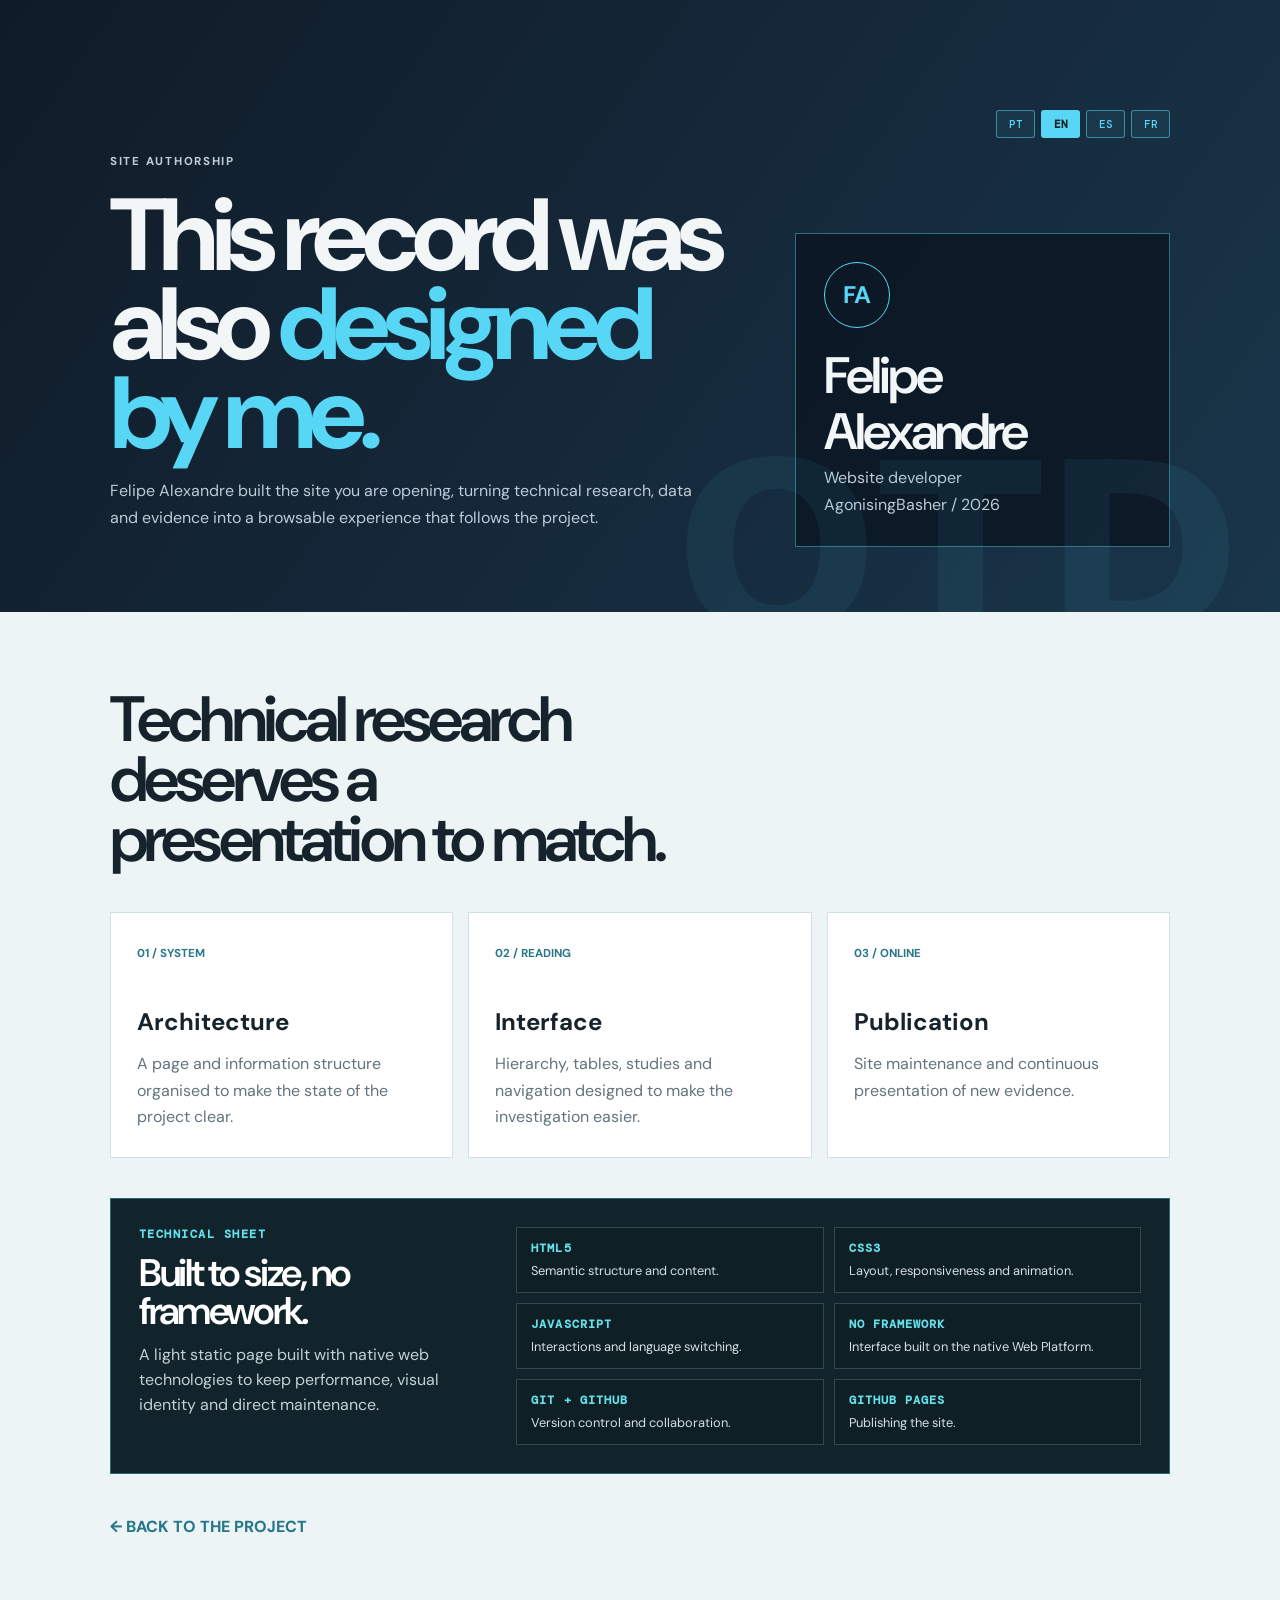
==== commit 64a7a590: "Publica as 72 entregas nos quatro idiomas do site O site parava em OTD-030 enquanto o projeto esta n" ====
--- a/docs/site-development.html
+++ b/docs/site-development.html
@@ -1 +1,202 @@
-<!doctype html><html lang="pt-BR"><head><meta charset="utf-8"><meta name="viewport" content="width=device-width,initial-scale=1"><title>Desenvolvido por Felipe Alexandre</title><link rel="stylesheet" href="oot.css"><style>body{margin:0;background:#101820;color:#f2f6f7;font-family:var(--sans,system-ui)}.wrap{width:min(1060px,calc(100% - 48px));margin:auto}.hero{padding:96px 0 65px;background:linear-gradient(125deg,#101b28,#19354a);position:relative;overflow:hidden}.hero:after{content:"OTD";position:absolute;right:3%;bottom:-60px;color:#57d7f512;font:900 15rem/1 system-ui}.grid{position:relative;display:grid;grid-template-columns:1.25fr .75fr;gap:60px;align-items:end}.tag{color:#57d7f5;font-size:.72rem;font-weight:800;letter-spacing:.15em}.hero h1{font-size:clamp(3.4rem,8vw,7rem);line-height:.87;letter-spacing:-.07em;margin:20px 0}.hero h1 span{color:#57d7f5}.hero p{max-width:55ch;color:#bdcbd5}.seal{padding:28px;border:1px solid #57d7f575;background:#0b1623d9}.seal b{display:grid;place-items:center;width:66px;height:66px;border:1px solid #57d7f5;border-radius:50%;color:#57d7f5;font-size:1.5rem}.seal h2{margin:20px 0 5px}.seal p{margin:0}.body{padding:78px 0;background:#edf4f5;color:#16232d}.body h2{max-width:13ch;font-size:clamp(2.3rem,5vw,4.5rem);line-height:.94;margin:0}.cards{display:grid;grid-template-columns:repeat(3,1fr);gap:15px;margin-top:42px}.card{padding:26px;background:#fff;border:1px solid #d1e0e3}.card b{color:#27768a;font-size:.72rem}.card h3{font-size:1.5rem;margin:36px 0 10px}.card p{margin:0;color:#62747d}.back{display:inline-block;margin-top:40px;color:#27768a;font-weight:800;text-decoration:none}@media(max-width:720px){.grid,.cards{grid-template-columns:1fr}}</style><style>.tech{display:grid;grid-template-columns:.72fr 1.28fr;gap:26px;margin:40px 0 0;padding:28px;border:1px solid #53d8e066;background:#11242c;color:#f4f3ed}.tech-label{margin:0 0 12px;color:#65e1ec;font:600 .72rem var(--mono,monospace);letter-spacing:.13em}.tech h2{margin:0;color:#fff;font-size:clamp(1.65rem,3vw,2.5rem);line-height:1}.tech-copy{margin:13px 0 0;color:#c4d0d3;line-height:1.55}.tech-grid{display:grid;grid-template-columns:repeat(2,minmax(0,1fr));gap:10px}.tech-item{padding:13px 14px;border:1px solid #ffffff2c;background:#00000024}.tech-item b{display:block;color:#65e1ec;font:600 .72rem var(--mono,monospace);letter-spacing:.09em}.tech-item span{display:block;margin-top:6px;color:#d5dfe1;font-size:.8rem;line-height:1.35}@media(max-width:700px){.tech,.tech-grid{grid-template-columns:1fr}}</style></head><body><section class="hero"><div class="wrap grid"><div><p class="tag">AUTORIA DO WEBSITE</p><h1>Este registro também foi <span>projetado por mim.</span></h1><p>Felipe Alexandre desenvolveu o site que você está abrindo, transformando pesquisa técnica, dados e evidências em uma experiência navegável para acompanhar o projeto.</p></div><aside class="seal"><b>FA</b><h2>Felipe Alexandre</h2><p>Desenvolvedor do website<br>AgonisingBasher / 2026</p></aside></div></section><main class="body"><div class="wrap"><h2>Pesquisa técnica merece uma apresentação à altura.</h2><div class="cards"><article class="card"><b>01 / SISTEMA</b><h3>Arquitetura</h3><p>Estrutura de páginas e informações organizada para deixar o estado do projeto claro.</p></article><article class="card"><b>02 / LEITURA</b><h3>Interface</h3><p>Hierarquia, tabelas, estudos e navegação pensados para facilitar a investigação.</p></article><article class="card"><b>03 / ONLINE</b><h3>Publicação</h3><p>Manutenção do site e apresentação contínua de novas evidências.</p></article></div><section class="tech"><div><p class="tech-label">FICHA TÉCNICA</p><h2>Feito sob medida, sem framework.</h2><p class="tech-copy">Página estática leve, construída com tecnologias nativas da web para manter desempenho, identidade visual e manutenção direta.</p></div><div class="tech-grid"><div class="tech-item"><b>HTML5</b><span>Estrutura semântica e conteúdo.</span></div><div class="tech-item"><b>CSS3</b><span>Layout, responsividade e animações.</span></div><div class="tech-item"><b>JAVASCRIPT</b><span>Interações e troca de idiomas.</span></div><div class="tech-item"><b>SEM FRAMEWORK</b><span>Interface feita com Web Platform nativa.</span></div><div class="tech-item"><b>GIT + GITHUB</b><span>Versionamento e colaboração.</span></div><div class="tech-item"><b>GITHUB PAGES</b><span>Publicação do site.</span></div></div></section><a class="back" href="index.html">← VOLTAR AO PROJETO</a></div></main></body></html>
+<!doctype html>
+<html lang="pt-BR">
+<head>
+<meta charset="utf-8">
+<meta name="viewport" content="width=device-width,initial-scale=1">
+<meta name="description" content="Autoria do site técnico do projeto Ocarina of Time para Nintendo DSi: arquitetura, interface e publicação.">
+<title>Desenvolvido por Felipe Alexandre</title>
+<link rel="stylesheet" href="oot.css">
+<style>body{margin:0;background:#101820;color:#f2f6f7;font-family:var(--sans,system-ui)}.wrap{width:min(1060px,calc(100% - 48px));margin:auto}.hero{padding:96px 0 65px;background:linear-gradient(125deg,#101b28,#19354a);position:relative;overflow:hidden}.hero:after{content:"OTD";position:absolute;right:3%;bottom:-60px;color:#57d7f512;font:900 15rem/1 system-ui}.grid{position:relative;display:grid;grid-template-columns:1.25fr .75fr;gap:60px;align-items:end}.tag{color:#57d7f5;font-size:.72rem;font-weight:800;letter-spacing:.15em}.hero h1{font-size:clamp(3.4rem,8vw,7rem);line-height:.87;letter-spacing:-.07em;margin:20px 0}.hero h1 span{color:#57d7f5}.hero p{max-width:55ch;color:#bdcbd5}.seal{padding:28px;border:1px solid #57d7f575;background:#0b1623d9}.seal b{display:grid;place-items:center;width:66px;height:66px;border:1px solid #57d7f5;border-radius:50%;color:#57d7f5;font-size:1.5rem}.seal h2{margin:20px 0 5px}.seal p{margin:0}.body{padding:78px 0;background:#edf4f5;color:#16232d}.body h2{max-width:13ch;font-size:clamp(2.3rem,5vw,4.5rem);line-height:.94;margin:0}.cards{display:grid;grid-template-columns:repeat(3,1fr);gap:15px;margin-top:42px}.card{padding:26px;background:#fff;border:1px solid #d1e0e3}.card b{color:#27768a;font-size:.72rem}.card h3{font-size:1.5rem;margin:36px 0 10px}.card p{margin:0;color:#62747d}.back{display:inline-block;margin-top:40px;color:#27768a;font-weight:800;text-decoration:none}@media(max-width:720px){.grid,.cards{grid-template-columns:1fr}}</style>
+<style>.tech{display:grid;grid-template-columns:.72fr 1.28fr;gap:26px;margin:40px 0 0;padding:28px;border:1px solid #53d8e066;background:#11242c;color:#f4f3ed}.tech-label{margin:0 0 12px;color:#65e1ec;font:600 .72rem var(--mono,monospace);letter-spacing:.13em}.tech h2{margin:0;color:#fff;font-size:clamp(1.65rem,3vw,2.5rem);line-height:1}.tech-copy{margin:13px 0 0;color:#c4d0d3;line-height:1.55}.tech-grid{display:grid;grid-template-columns:repeat(2,minmax(0,1fr));gap:10px}.tech-item{padding:13px 14px;border:1px solid #ffffff2c;background:#00000024}.tech-item b{display:block;color:#65e1ec;font:600 .72rem var(--mono,monospace);letter-spacing:.09em}.tech-item span{display:block;margin-top:6px;color:#d5dfe1;font-size:.8rem;line-height:1.35}@media(max-width:700px){.tech,.tech-grid{grid-template-columns:1fr}}</style>
+<style>.topbar{display:flex;justify-content:flex-end;padding:14px 0;position:relative;z-index:2}.page-lang{display:inline-flex;gap:6px}.page-lang button{min-width:39px;padding:6px 8px;border:1px solid #57d7f588;border-radius:3px;background:#57d7f510;color:#57d7f5;cursor:pointer;font:500 .7rem var(--mono,monospace);transition:background .2s ease,color .2s ease}.page-lang button:hover{background:#57d7f5;color:#10212a}.page-lang button[aria-pressed="true"]{background:#57d7f5;color:#10212a;font-weight:700}.page-lang button:focus-visible{outline:2px solid #57d7f5;outline-offset:3px}</style>
+</head>
+<body>
+<section class="hero">
+  <div class="wrap">
+    <div class="topbar">
+      <span class="page-lang" role="group" aria-label="Trocar idioma" data-i18n-aria-label="langGroup">
+        <button type="button" data-lang-option="pt-BR" lang="pt" aria-pressed="true">PT</button>
+        <button type="button" data-lang-option="en" lang="en" aria-pressed="false">EN</button>
+        <button type="button" data-lang-option="es" lang="es" aria-pressed="false">ES</button>
+        <button type="button" data-lang-option="fr" lang="fr" aria-pressed="false">FR</button>
+      </span>
+    </div>
+  </div>
+  <div class="wrap grid">
+    <div>
+      <p class="tag" data-i18n="sdTag">AUTORIA DO WEBSITE</p>
+      <h1 data-i18n="sdTitle">Este registro também foi <span>projetado por mim.</span></h1>
+      <p data-i18n="sdLead">Felipe Alexandre desenvolveu o site que você está abrindo, transformando pesquisa técnica, dados e evidências em uma experiência navegável para acompanhar o projeto.</p>
+    </div>
+    <aside class="seal">
+      <b>FA</b>
+      <h2>Felipe Alexandre</h2>
+      <p><span data-i18n="sdRole">Desenvolvedor do website</span><br>AgonisingBasher / 2026</p>
+    </aside>
+  </div>
+</section>
+<main class="body">
+  <div class="wrap">
+    <h2 data-i18n="sdHeading">Pesquisa técnica merece uma apresentação à altura.</h2>
+    <div class="cards">
+      <article class="card">
+        <b data-i18n="sdCardOneTag">01 / SISTEMA</b>
+        <h3 data-i18n="sdCardOneTitle">Arquitetura</h3>
+        <p data-i18n="sdCardOneText">Estrutura de páginas e informações organizada para deixar o estado do projeto claro.</p>
+      </article>
+      <article class="card">
+        <b data-i18n="sdCardTwoTag">02 / LEITURA</b>
+        <h3 data-i18n="sdCardTwoTitle">Interface</h3>
+        <p data-i18n="sdCardTwoText">Hierarquia, tabelas, estudos e navegação pensados para facilitar a investigação.</p>
+      </article>
+      <article class="card">
+        <b data-i18n="sdCardThreeTag">03 / ONLINE</b>
+        <h3 data-i18n="sdCardThreeTitle">Publicação</h3>
+        <p data-i18n="sdCardThreeText">Manutenção do site e apresentação contínua de novas evidências.</p>
+      </article>
+    </div>
+    <section class="tech">
+      <div>
+        <p class="tech-label" data-i18n="sdTechLabel">FICHA TÉCNICA</p>
+        <h2 data-i18n="sdTechTitle">Feito sob medida, sem framework.</h2>
+        <p class="tech-copy" data-i18n="sdTechCopy">Página estática leve, construída com tecnologias nativas da web para manter desempenho, identidade visual e manutenção direta.</p>
+      </div>
+      <div class="tech-grid">
+        <div class="tech-item"><b>HTML5</b><span data-i18n="sdTechHtml">Estrutura semântica e conteúdo.</span></div>
+        <div class="tech-item"><b>CSS3</b><span data-i18n="sdTechCss">Layout, responsividade e animações.</span></div>
+        <div class="tech-item"><b>JAVASCRIPT</b><span data-i18n="sdTechJs">Interações e troca de idiomas.</span></div>
+        <div class="tech-item"><b data-i18n="sdTechNoFrameworkName">SEM FRAMEWORK</b><span data-i18n="sdTechNoFramework">Interface feita com Web Platform nativa.</span></div>
+        <div class="tech-item"><b>GIT + GITHUB</b><span data-i18n="sdTechGit">Versionamento e colaboração.</span></div>
+        <div class="tech-item"><b>GITHUB PAGES</b><span data-i18n="sdTechPages">Publicação do site.</span></div>
+      </div>
+    </section>
+    <a class="back" href="index.html" data-i18n="sdBack">← VOLTAR AO PROJETO</a>
+  </div>
+</main>
+<script>
+window.pageTranslations = {
+  "pt-BR": {
+    titulo: "Desenvolvido por Felipe Alexandre",
+    descricao: "Autoria do site técnico do projeto Ocarina of Time para Nintendo DSi: arquitetura, interface e publicação.",
+    langGroup: "Trocar idioma",
+    sdTag: "AUTORIA DO WEBSITE",
+    sdTitle: "Este registro também foi <span>projetado por mim.</span>",
+    sdLead: "Felipe Alexandre desenvolveu o site que você está abrindo, transformando pesquisa técnica, dados e evidências em uma experiência navegável para acompanhar o projeto.",
+    sdRole: "Desenvolvedor do website",
+    sdHeading: "Pesquisa técnica merece uma apresentação à altura.",
+    sdCardOneTag: "01 / SISTEMA",
+    sdCardOneTitle: "Arquitetura",
+    sdCardOneText: "Estrutura de páginas e informações organizada para deixar o estado do projeto claro.",
+    sdCardTwoTag: "02 / LEITURA",
+    sdCardTwoTitle: "Interface",
+    sdCardTwoText: "Hierarquia, tabelas, estudos e navegação pensados para facilitar a investigação.",
+    sdCardThreeTag: "03 / ONLINE",
+    sdCardThreeTitle: "Publicação",
+    sdCardThreeText: "Manutenção do site e apresentação contínua de novas evidências.",
+    sdTechLabel: "FICHA TÉCNICA",
+    sdTechTitle: "Feito sob medida, sem framework.",
+    sdTechCopy: "Página estática leve, construída com tecnologias nativas da web para manter desempenho, identidade visual e manutenção direta.",
+    sdTechHtml: "Estrutura semântica e conteúdo.",
+    sdTechCss: "Layout, responsividade e animações.",
+    sdTechJs: "Interações e troca de idiomas.",
+    sdTechNoFrameworkName: "SEM FRAMEWORK",
+    sdTechNoFramework: "Interface feita com Web Platform nativa.",
+    sdTechGit: "Versionamento e colaboração.",
+    sdTechPages: "Publicação do site.",
+    sdBack: "← VOLTAR AO PROJETO"
+  },
+  en: {
+    titulo: "Designed by Felipe Alexandre",
+    descricao: "Authorship of the technical site for the Ocarina of Time Nintendo DSi project: architecture, interface and publication.",
+    langGroup: "Change language",
+    sdTag: "SITE AUTHORSHIP",
+    sdTitle: "This record was also <span>designed by me.</span>",
+    sdLead: "Felipe Alexandre built the site you are opening, turning technical research, data and evidence into a browsable experience that follows the project.",
+    sdRole: "Website developer",
+    sdHeading: "Technical research deserves a presentation to match.",
+    sdCardOneTag: "01 / SYSTEM",
+    sdCardOneTitle: "Architecture",
+    sdCardOneText: "A page and information structure organised to make the state of the project clear.",
+    sdCardTwoTag: "02 / READING",
+    sdCardTwoTitle: "Interface",
+    sdCardTwoText: "Hierarchy, tables, studies and navigation designed to make the investigation easier.",
+    sdCardThreeTag: "03 / ONLINE",
+    sdCardThreeTitle: "Publication",
+    sdCardThreeText: "Site maintenance and continuous presentation of new evidence.",
+    sdTechLabel: "TECHNICAL SHEET",
+    sdTechTitle: "Built to size, no framework.",
+    sdTechCopy: "A light static page built with native web technologies to keep performance, visual identity and direct maintenance.",
+    sdTechHtml: "Semantic structure and content.",
+    sdTechCss: "Layout, responsiveness and animation.",
+    sdTechJs: "Interactions and language switching.",
+    sdTechNoFrameworkName: "NO FRAMEWORK",
+    sdTechNoFramework: "Interface built on the native Web Platform.",
+    sdTechGit: "Version control and collaboration.",
+    sdTechPages: "Publishing the site.",
+    sdBack: "← BACK TO THE PROJECT"
+  },
+  es: {
+    titulo: "Diseñado por Felipe Alexandre",
+    descricao: "Autoría del sitio técnico del proyecto Ocarina of Time para Nintendo DSi: arquitectura, interfaz y publicación.",
+    langGroup: "Cambiar idioma",
+    sdTag: "AUTORÍA DEL SITIO",
+    sdTitle: "Este registro también lo <span>diseñé yo.</span>",
+    sdLead: "Felipe Alexandre desarrolló el sitio que estás abriendo, convirtiendo la investigación técnica, los datos y las evidencias en una experiencia navegable para seguir el proyecto.",
+    sdRole: "Desarrollador del sitio web",
+    sdHeading: "La investigación técnica merece una presentación a la altura.",
+    sdCardOneTag: "01 / SISTEMA",
+    sdCardOneTitle: "Arquitectura",
+    sdCardOneText: "Estructura de páginas e información organizada para dejar claro el estado del proyecto.",
+    sdCardTwoTag: "02 / LECTURA",
+    sdCardTwoTitle: "Interfaz",
+    sdCardTwoText: "Jerarquía, tablas, estudios y navegación pensados para facilitar la investigación.",
+    sdCardThreeTag: "03 / EN LÍNEA",
+    sdCardThreeTitle: "Publicación",
+    sdCardThreeText: "Mantenimiento del sitio y presentación continua de nuevas evidencias.",
+    sdTechLabel: "FICHA TÉCNICA",
+    sdTechTitle: "Hecho a medida, sin framework.",
+    sdTechCopy: "Página estática ligera, construida con tecnologías nativas de la web para mantener el rendimiento, la identidad visual y un mantenimiento directo.",
+    sdTechHtml: "Estructura semántica y contenido.",
+    sdTechCss: "Diseño, capacidad de respuesta y animaciones.",
+    sdTechJs: "Interacciones y cambio de idioma.",
+    sdTechNoFrameworkName: "SIN FRAMEWORK",
+    sdTechNoFramework: "Interfaz hecha con la Web Platform nativa.",
+    sdTechGit: "Control de versiones y colaboración.",
+    sdTechPages: "Publicación del sitio.",
+    sdBack: "← VOLVER AL PROYECTO"
+  },
+  fr: {
+    titulo: "Conçu par Felipe Alexandre",
+    descricao: "Autorie du site technique du projet Ocarina of Time pour Nintendo DSi : architecture, interface et publication.",
+    langGroup: "Changer de langue",
+    sdTag: "AUTEUR DU SITE",
+    sdTitle: "Ce registre a aussi été <span>conçu par moi.</span>",
+    sdLead: "Felipe Alexandre a développé le site que vous ouvrez, transformant la recherche technique, les données et les preuves en une expérience navigable pour suivre le projet.",
+    sdRole: "Développeur du site",
+    sdHeading: "La recherche technique mérite une présentation à la hauteur.",
+    sdCardOneTag: "01 / SYSTÈME",
+    sdCardOneTitle: "Architecture",
+    sdCardOneText: "Une structure de pages et d'informations organisée pour rendre l'état du projet clair.",
+    sdCardTwoTag: "02 / LECTURE",
+    sdCardTwoTitle: "Interface",
+    sdCardTwoText: "Hiérarchie, tableaux, études et navigation pensés pour faciliter l'investigation.",
+    sdCardThreeTag: "03 / EN LIGNE",
+    sdCardThreeTitle: "Publication",
+    sdCardThreeText: "Maintenance du site et présentation continue de nouvelles preuves.",
+    sdTechLabel: "FICHE TECHNIQUE",
+    sdTechTitle: "Fait sur mesure, sans framework.",
+    sdTechCopy: "Page statique légère, construite avec les technologies natives du web pour conserver les performances, l'identité visuelle et une maintenance directe.",
+    sdTechHtml: "Structure sémantique et contenu.",
+    sdTechCss: "Mise en page, adaptabilité et animations.",
+    sdTechJs: "Interactions et changement de langue.",
+    sdTechNoFrameworkName: "SANS FRAMEWORK",
+    sdTechNoFramework: "Interface réalisée avec la Web Platform native.",
+    sdTechGit: "Versionnement et collaboration.",
+    sdTechPages: "Publication du site.",
+    sdBack: "← RETOUR AU PROJET"
+  }
+};
+</script>
+<script src="idioma-pagina.js"></script>
+</body>
+</html>
